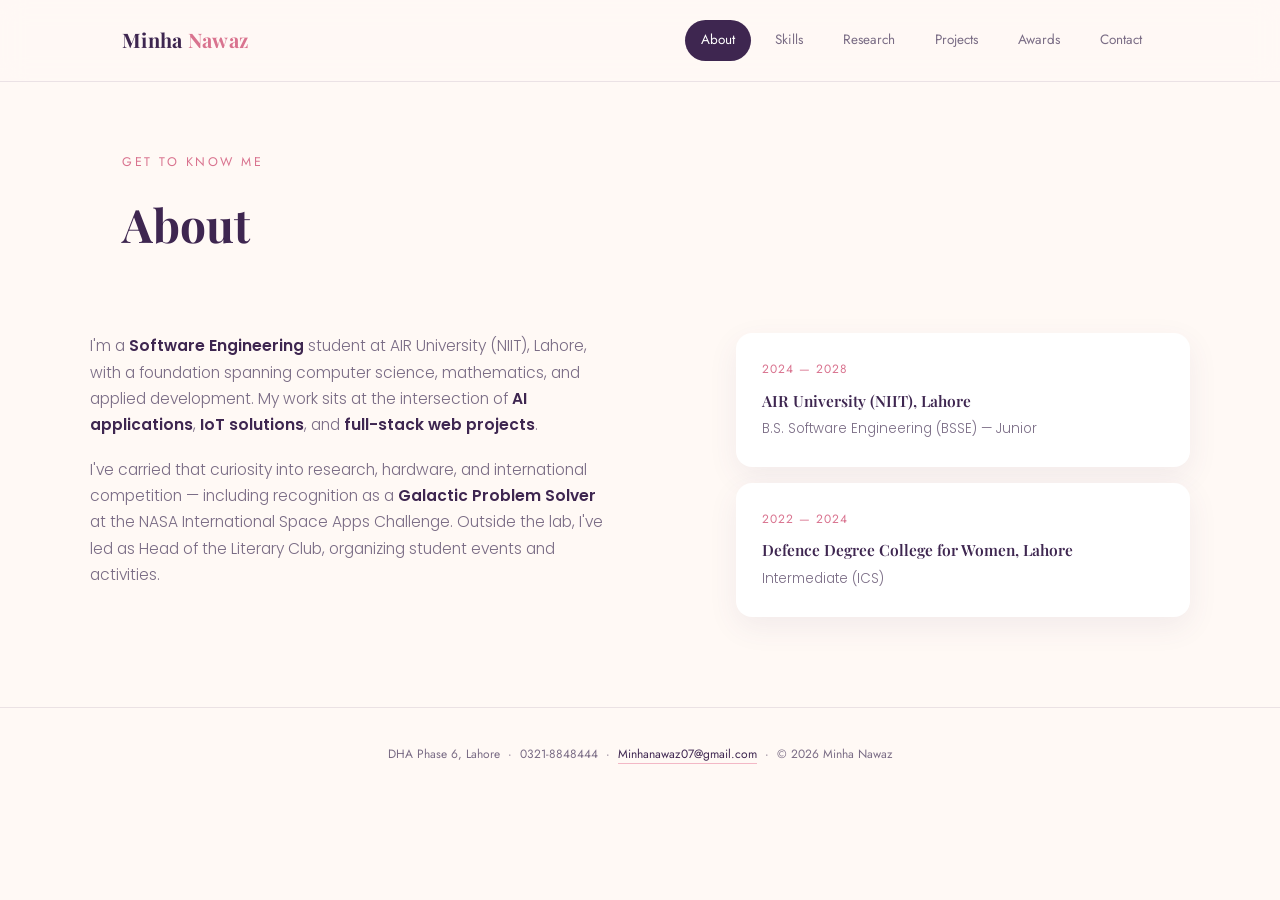
==== about.html @ 0f6f5542 "Add files via upload" ====
<!DOCTYPE html>
<html lang="en">
<head>
<meta charset="UTF-8">
<meta name="viewport" content="width=device-width, initial-scale=1.0">
<title>About — Minha Nawaz</title>
<link rel="preconnect" href="https://fonts.googleapis.com">
<link href="https://fonts.googleapis.com/css2?family=Playfair+Display:wght@600;700;800&family=Poppins:wght@300;400;500;600;700&family=Jost:wght@400;500&display=swap" rel="stylesheet">
<link rel="stylesheet" href="styles.css">
</head>
<body>
<header>
  <nav>
    <a class="logo" href="index.html">Minha <span>Nawaz</span></a>
    <div class="navlinks">
      <a href="about.html" class="active">About</a>
      <a href="skills.html">Skills</a>
      <a href="research.html">Research</a>
      <a href="projects.html">Projects</a>
      <a href="achievements.html">Awards</a>
      <a href="contact.html">Contact</a>
    </div>
  </nav>
</header>

<div class="page-hero">
  <div class="section-eyebrow reveal">Get to know me</div>
  <h1 class="reveal">About</h1>
</div>
<section>
  <div class="section-inner">
    <div class="about-grid">
      <div class="about-text reveal">
        <p>I'm a <strong>Software Engineering</strong> student at AIR University (NIIT), Lahore, with a foundation spanning computer science, mathematics, and applied development. My work sits at the intersection of <strong>AI applications</strong>, <strong>IoT solutions</strong>, and <strong>full-stack web projects</strong>.</p>
        <p>I've carried that curiosity into research, hardware, and international competition — including recognition as a <strong>Galactic Problem Solver</strong> at the NASA International Space Apps Challenge. Outside the lab, I've led as Head of the Literary Club, organizing student events and activities.</p>
      </div>
      <div class="reveal">
        <div class="edu-card">
          <div class="edu-year">2024 — 2028</div>
          <div class="edu-school">AIR University (NIIT), Lahore</div>
          <div class="edu-degree">B.S. Software Engineering (BSSE) — Junior</div>
        </div>
        <div class="edu-card">
          <div class="edu-year">2022 — 2024</div>
          <div class="edu-school">Defence Degree College for Women, Lahore</div>
          <div class="edu-degree">Intermediate (ICS)</div>
        </div>
      </div>
    </div>
  </div>
</section>

<footer class="site-footer">
  <div>DHA Phase 6, Lahore &nbsp;·&nbsp; 0321-8848444 &nbsp;·&nbsp; <a href="mailto:Minhanawaz07@gmail.com">Minhanawaz07@gmail.com</a> &nbsp;·&nbsp; © 2026 Minha Nawaz</div>
</footer>

<script>
  const observer = new IntersectionObserver((entries)=>{
    entries.forEach(e=>{ if(e.isIntersecting){ e.target.classList.add('in'); } });
  }, {threshold:0.12});
  document.querySelectorAll('.reveal').forEach(el=>observer.observe(el));
</script>

</body>
</html>
---- styles.css ----
:root{
  --cream: #FFF9F5;
  --blush: #FDF1EE;
  --plum: #5B3B6E;
  --plum-deep: #3E2650;
  --rose: #D9738F;
  --rose-soft: #F3B8C6;
  --gold: #E4A94F;
  --ink: #3A2E42;
  --ink-soft: #7A6C85;
  --line: rgba(91,59,110,0.12);
  --card: #FFFFFF;
  --display: 'Playfair Display', serif;
  --sans: 'Poppins', sans-serif;
  --label: 'Jost', sans-serif;
}

*{margin:0;padding:0;box-sizing:border-box;}
html{scroll-behavior:smooth;}
body{
  background:var(--cream);
  color:var(--ink);
  font-family:var(--sans);
  line-height:1.7;
  overflow-x:hidden;
}
@media (prefers-reduced-motion: reduce){
  *{animation-duration:0.01ms !important; animation-iteration-count:1 !important; transition-duration:0.01ms !important; scroll-behavior:auto !important;}
}
a{color:inherit;text-decoration:none;}
.wrap{max-width:1100px;margin:0 auto;padding:0 32px;}

.blob{position:absolute;border-radius:50%;filter:blur(60px);opacity:0.35;pointer-events:none;z-index:0;}

/* ---------- NAV ---------- */
header{
  position:sticky;top:0;z-index:50;
  background:rgba(255,249,245,0.86);
  backdrop-filter:blur(12px);
  border-bottom:1px solid var(--line);
}
nav{
  display:flex;align-items:center;justify-content:space-between;
  padding:20px 32px;max-width:1100px;margin:0 auto;
}
.logo{
  font-family:var(--display);font-weight:700;font-size:20px;
  color:var(--plum-deep);letter-spacing:0.3px;cursor:pointer;
}
.logo span{color:var(--rose);}
.navlinks{display:flex;gap:8px;font-family:var(--label);font-size:13.5px;color:var(--ink-soft);}
.navlinks a{
  padding:9px 16px;border-radius:999px;transition:all 0.25s;
}
.navlinks a:hover{background:var(--blush);color:var(--plum-deep);}
.navlinks a.active{background:var(--plum-deep);color:#fff;}
.navtoggle{display:none;}

/* ---------- HERO ---------- */
.hero{
  position:relative;
  padding:100px 32px 90px;
  max-width:1100px;margin:0 auto;
  display:grid;grid-template-columns:1fr 380px;gap:64px;align-items:center;
}
.hero-eyebrow{
  font-family:var(--label);font-size:13px;color:var(--rose);
  text-transform:uppercase;letter-spacing:3px;margin-bottom:22px;
}
h1.hero-title{
  font-family:var(--display);font-weight:700;
  font-size:clamp(38px, 5.2vw, 62px);
  line-height:1.12;color:var(--plum-deep);
}
h1.hero-title .accent{color:var(--rose);font-style:italic;}
.hero-sub{
  margin-top:24px;max-width:480px;
  font-size:16px;color:var(--ink-soft);
  font-weight:300;
}
.hero-cta{margin-top:38px;display:flex;gap:14px;flex-wrap:wrap;}
.btn{
  font-family:var(--label);font-size:13.5px;letter-spacing:0.5px;
  padding:14px 28px;border-radius:999px;transition:all 0.25s;display:inline-block;
}
.btn-primary{background:var(--plum-deep);color:#fff;font-weight:500;box-shadow:0 8px 22px rgba(62,38,80,0.28);}
.btn-primary:hover{background:var(--rose);transform:translateY(-2px);box-shadow:0 10px 26px rgba(217,115,143,0.35);}
.btn-ghost{border:1.5px solid var(--plum-deep);color:var(--plum-deep);}
.btn-ghost:hover{background:var(--plum-deep);color:#fff;}

.hero-meta{margin-top:36px;display:flex;flex-wrap:wrap;gap:18px;}
.meta-item{
  display:flex;align-items:center;gap:8px;
  font-family:var(--label);font-size:13px;color:var(--ink-soft);
}
.meta-item .ic{color:var(--rose);}
.meta-item a{color:var(--ink-soft);border-bottom:1px solid transparent;transition:all 0.2s;}
.meta-item a:hover{color:var(--plum-deep);border-color:var(--rose);}

.hero-photo-wrap{position:relative;display:flex;justify-content:center;align-items:center;}
.hero-photo-frame{
  position:relative;width:320px;height:320px;border-radius:50%;
  overflow:hidden;border:6px solid #fff;
  box-shadow:0 20px 50px rgba(91,59,110,0.22);
  z-index:2;
}
.hero-photo-frame img{width:100%;height:100%;object-fit:cover;display:block;}
.ring{position:absolute;border:1.5px dashed var(--rose-soft);border-radius:50%;z-index:1;}
.ring-1{width:360px;height:360px;top:-20px;left:calc(50% - 180px);}
.badge{
  position:absolute;bottom:6px;right:6px;
  background:#fff;padding:8px 16px;border-radius:999px;
  font-family:var(--label);font-size:12px;color:var(--plum-deep);
  box-shadow:0 8px 18px rgba(91,59,110,0.18);
  display:flex;align-items:center;gap:6px;z-index:3;
}
.badge .dot{width:7px;height:7px;border-radius:50%;background:#7BC67E;}

/* ---------- PAGE HERO (small header for inner pages) ---------- */
.page-hero{
  padding:70px 32px 50px;max-width:1100px;margin:0 auto;
}
.page-hero .section-eyebrow{margin-bottom:12px;}
.page-hero h1{
  font-family:var(--display);font-weight:700;font-size:clamp(32px,4.5vw,46px);
  color:var(--plum-deep);
}
.breadcrumb{
  display:inline-flex;align-items:center;gap:8px;
  font-family:var(--label);font-size:13px;color:var(--ink-soft);
  padding:8px 16px;border-radius:999px;border:1px solid var(--line);
  margin-bottom:28px;transition:all 0.25s;
}
.breadcrumb:hover{background:var(--blush);color:var(--plum-deep);border-color:var(--rose-soft);}

/* ---------- SECTION SHARED ---------- */
section{padding:20px 32px 90px;position:relative;}
.section-inner{max-width:1100px;margin:0 auto;position:relative;z-index:1;}
.section-head{margin-bottom:52px;}
.section-eyebrow{
  font-family:var(--label);font-size:12.5px;color:var(--rose);
  text-transform:uppercase;letter-spacing:2.5px;margin-bottom:10px;
}
h2.section-title{
  font-family:var(--display);font-weight:700;font-size:clamp(28px,3.6vw,38px);
  color:var(--plum-deep);
}
.alt-bg{background:var(--blush);}

/* ---------- ABOUT ---------- */
.about-grid{display:grid;grid-template-columns:1.3fr 1fr;gap:56px;align-items:start;}
.about-text p{color:var(--ink-soft);font-size:15.5px;margin-bottom:18px;max-width:520px;font-weight:300;}
.about-text strong{color:var(--plum-deep);font-weight:600;}
.edu-card{
  border-radius:16px;padding:26px;background:var(--card);
  box-shadow:0 10px 30px rgba(91,59,110,0.08);position:relative;
}
.edu-card + .edu-card{margin-top:16px;}
.edu-year{font-family:var(--label);font-size:12px;color:var(--rose);letter-spacing:1px;}
.edu-school{font-weight:600;margin-top:8px;font-size:15.5px;color:var(--plum-deep);font-family:var(--display);}
.edu-degree{color:var(--ink-soft);font-size:13.5px;margin-top:4px;font-weight:300;}

/* ---------- SKILLS ---------- */
.skills-grid{display:grid;grid-template-columns:repeat(auto-fit, minmax(220px,1fr));gap:20px;}
.skill-cell{
  background:var(--card);border-radius:16px;padding:28px 24px;
  box-shadow:0 10px 30px rgba(91,59,110,0.07);
  transition:transform 0.25s, box-shadow 0.25s;
}
.skill-cell:hover{transform:translateY(-4px);box-shadow:0 16px 36px rgba(91,59,110,0.13);}
.skill-cell .cell-label{
  font-family:var(--label);font-size:12px;color:var(--rose);
  text-transform:uppercase;letter-spacing:1.5px;margin-bottom:14px;
}
.skill-tags{display:flex;flex-wrap:wrap;gap:8px;}
.tag{
  font-family:var(--sans);font-size:12.5px;font-weight:500;color:var(--plum-deep);
  background:var(--blush);padding:6px 13px;border-radius:999px;
}
.tag.learning{color:#B87823;background:#FBF0DD;}

/* ---------- RESEARCH ---------- */
.research-card{
  border-radius:20px;padding:36px;
  background:linear-gradient(135deg, var(--plum-deep), var(--plum));
  color:#fff;position:relative;overflow:hidden;
  box-shadow:0 20px 50px rgba(62,38,80,0.25);
}
.research-card::after{
  content:'';position:absolute;right:-40px;top:-40px;width:180px;height:180px;
  border-radius:50%;background:rgba(255,255,255,0.06);
}
.research-org{font-family:var(--label);font-size:12.5px;color:var(--rose-soft);letter-spacing:1.5px;text-transform:uppercase;}
.research-title{font-family:var(--display);font-weight:700;font-size:22px;margin-top:12px;}
.research-list{margin-top:20px;list-style:none;position:relative;z-index:1;}
.research-list li{color:rgba(255,255,255,0.85);font-size:14.5px;margin-bottom:10px;padding-left:22px;position:relative;font-weight:300;}
.research-list li::before{content:'✿';position:absolute;left:0;color:var(--gold);font-size:12px;top:3px;}

/* ---------- PROJECTS ---------- */
.projects-grid{display:grid;grid-template-columns:repeat(auto-fit, minmax(280px,1fr));gap:24px;}
.project-card{
  background:var(--card);border-radius:18px;padding:30px 28px;
  box-shadow:0 10px 30px rgba(91,59,110,0.08);
  transition:transform 0.25s, box-shadow 0.25s;
  border-top:4px solid var(--rose-soft);
}
.project-card:hover{transform:translateY(-6px);box-shadow:0 18px 40px rgba(91,59,110,0.15);border-top-color:var(--rose);}
.project-tag{
  font-family:var(--label);font-size:11px;color:var(--gold);
  text-transform:uppercase;letter-spacing:1.5px;font-weight:600;
}
.project-title{font-family:var(--display);font-weight:700;font-size:19px;margin-top:10px;color:var(--plum-deep);}
.project-desc{color:var(--ink-soft);font-size:14.5px;margin-top:12px;font-weight:300;}

/* ---------- ACHIEVEMENTS ---------- */
.ach-grid{display:grid;grid-template-columns:repeat(auto-fit, minmax(260px,1fr));gap:20px;}
.ach-card{
  border-radius:16px;padding:28px;background:var(--card);
  box-shadow:0 10px 30px rgba(91,59,110,0.07);
  text-align:center;transition:transform 0.25s;
}
.ach-card:hover{transform:translateY(-4px);}
.ach-icon{
  width:52px;height:52px;border-radius:50%;margin:0 auto 16px;
  background:linear-gradient(135deg, var(--rose-soft), var(--gold));
  display:flex;align-items:center;justify-content:center;
  font-size:22px;color:#fff;
}
.ach-title{font-weight:600;font-size:15.5px;color:var(--plum-deep);font-family:var(--display);}
.ach-desc{color:var(--ink-soft);font-size:13.5px;margin-top:8px;font-weight:300;}

/* ---------- CONTACT / FOOTER ---------- */
.contact-hero{
  padding:90px 32px;
  background:linear-gradient(180deg, var(--blush), #F7E3E9);
  text-align:center;
}
.contact-inner{max-width:800px;margin:0 auto;}
h2.contact-title{
  font-family:var(--display);font-weight:700;font-size:clamp(30px,5vw,48px);
  margin-top:16px;color:var(--plum-deep);
}
.contact-title .accent{color:var(--rose);font-style:italic;}
.contact-links{display:flex;justify-content:center;gap:16px;margin-top:36px;flex-wrap:wrap;}
.contact-detail{
  margin-top:60px;font-family:var(--label);font-size:13px;color:var(--ink-soft);
  display:flex;justify-content:center;gap:24px;flex-wrap:wrap;
}

footer.site-footer{
  padding:36px 32px;text-align:center;
  font-family:var(--label);font-size:12px;color:var(--ink-soft);
  border-top:1px solid var(--line);
}
footer.site-footer a{color:var(--plum-deep);border-bottom:1px solid var(--rose-soft);}

.reveal{opacity:0;transform:translateY(18px);transition:opacity 0.6s ease, transform 0.6s ease;}
.reveal.in{opacity:1;transform:translateY(0);}

@media (max-width:850px){
  .hero{grid-template-columns:1fr;text-align:center;padding-top:70px;}
  .hero-photo-wrap{order:-1;}
  .hero-cta, .hero-meta{justify-content:center;}
  .about-grid{grid-template-columns:1fr;}
  .navlinks{display:none;}
  section{padding:16px 20px 64px;}
  .page-hero{padding:50px 20px 30px;}
  .hero-photo-frame{width:240px;height:240px;}
  .ring-1{width:280px;height:280px;left:calc(50% - 140px);}
}
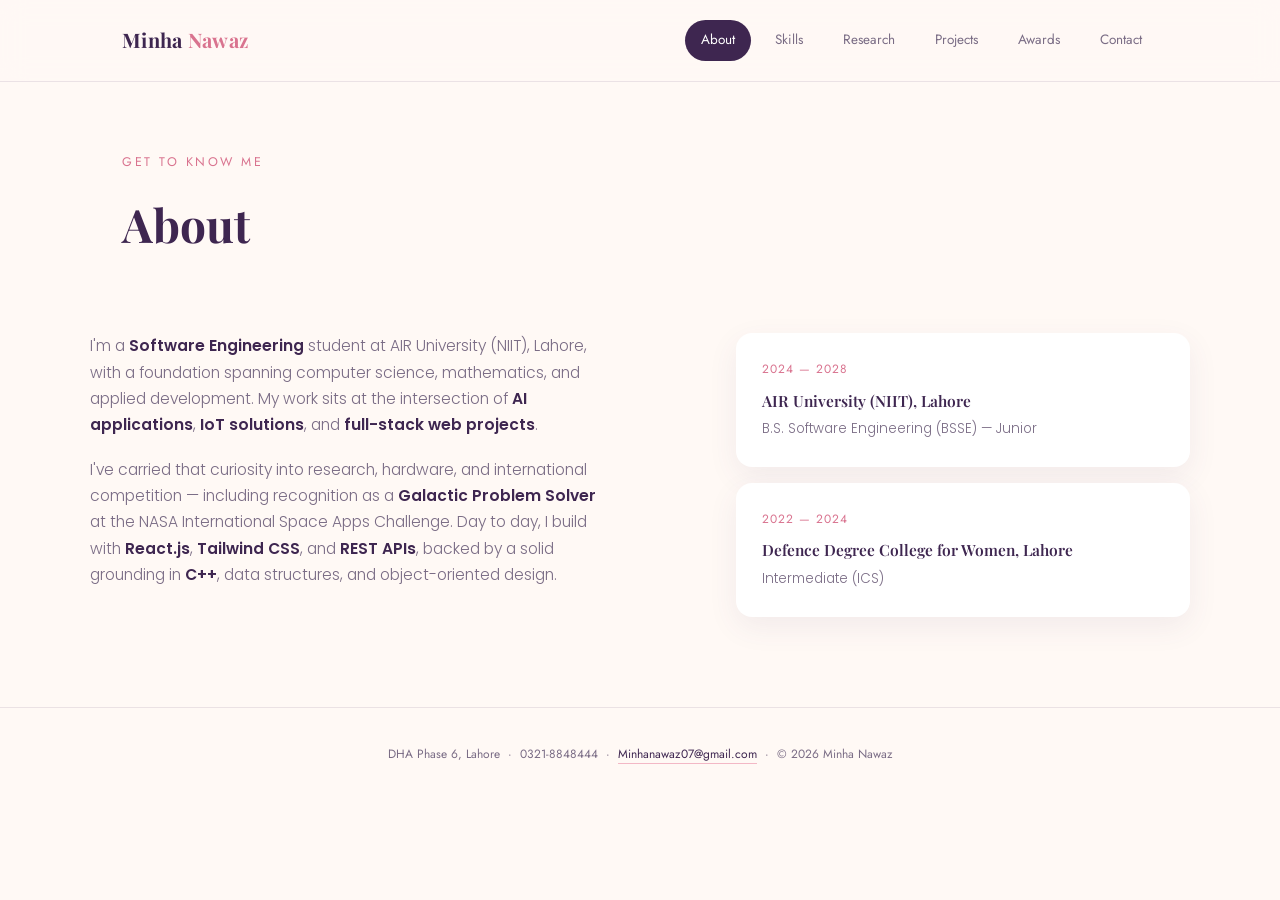
==== commit f5add9e4: "Update about.html" ====
--- a/about.html
+++ b/about.html
@@ -32,7 +32,7 @@
     <div class="about-grid">
       <div class="about-text reveal">
         <p>I'm a <strong>Software Engineering</strong> student at AIR University (NIIT), Lahore, with a foundation spanning computer science, mathematics, and applied development. My work sits at the intersection of <strong>AI applications</strong>, <strong>IoT solutions</strong>, and <strong>full-stack web projects</strong>.</p>
-        <p>I've carried that curiosity into research, hardware, and international competition — including recognition as a <strong>Galactic Problem Solver</strong> at the NASA International Space Apps Challenge. Outside the lab, I've led as Head of the Literary Club, organizing student events and activities.</p>
+        <p>I've carried that curiosity into research, hardware, and international competition — including recognition as a <strong>Galactic Problem Solver</strong> at the NASA International Space Apps Challenge. Day to day, I build with <strong>React.js</strong>, <strong>Tailwind CSS</strong>, and <strong>REST APIs</strong>, backed by a solid grounding in <strong>C++</strong>, data structures, and object-oriented design.</p>
       </div>
       <div class="reveal">
         <div class="edu-card">
--- a/styles.css
+++ b/styles.css
@@ -199,18 +199,25 @@
 /* ---------- PROJECTS ---------- */
 .projects-grid{display:grid;grid-template-columns:repeat(auto-fit, minmax(280px,1fr));gap:24px;}
 .project-card{
-  background:var(--card);border-radius:18px;padding:30px 28px;
+  background:var(--card);border-radius:18px;overflow:hidden;
   box-shadow:0 10px 30px rgba(91,59,110,0.08);
   transition:transform 0.25s, box-shadow 0.25s;
   border-top:4px solid var(--rose-soft);
 }
 .project-card:hover{transform:translateY(-6px);box-shadow:0 18px 40px rgba(91,59,110,0.15);border-top-color:var(--rose);}
+.project-image{
+  width:100%;height:190px;object-fit:cover;display:block;
+  border-bottom:1px solid var(--line);
+}
+.project-body{padding:26px 28px;}
 .project-tag{
   font-family:var(--label);font-size:11px;color:var(--gold);
   text-transform:uppercase;letter-spacing:1.5px;font-weight:600;
 }
 .project-title{font-family:var(--display);font-weight:700;font-size:19px;margin-top:10px;color:var(--plum-deep);}
 .project-desc{color:var(--ink-soft);font-size:14.5px;margin-top:12px;font-weight:300;}
+.project-stack{display:flex;flex-wrap:wrap;gap:7px;margin-top:16px;}
+.project-stack .tag{font-size:11.5px;padding:5px 11px;}
 
 /* ---------- ACHIEVEMENTS ---------- */
 .ach-grid{display:grid;grid-template-columns:repeat(auto-fit, minmax(260px,1fr));gap:20px;}
@@ -228,6 +235,32 @@
 }
 .ach-title{font-weight:600;font-size:15.5px;color:var(--plum-deep);font-family:var(--display);}
 .ach-desc{color:var(--ink-soft);font-size:13.5px;margin-top:8px;font-weight:300;}
+
+/* ---------- CERTIFICATIONS LIST ---------- */
+.cert-list{
+  background:var(--card);border-radius:16px;
+  box-shadow:0 10px 30px rgba(91,59,110,0.07);
+  overflow:hidden;
+}
+.cert-item{
+  display:flex;justify-content:space-between;align-items:center;gap:20px;
+  padding:20px 28px;border-bottom:1px solid var(--line);
+}
+.cert-item:last-child{border-bottom:none;}
+.cert-name{font-weight:600;font-size:14.5px;color:var(--plum-deep);}
+.cert-issuer{font-family:var(--label);font-size:12.5px;color:var(--ink-soft);margin-top:3px;}
+.cert-link{
+  font-family:var(--label);font-size:12px;color:var(--rose);
+  white-space:nowrap;border-bottom:1px solid transparent;transition:border-color 0.2s;
+}
+.cert-link:hover{border-color:var(--rose);}
+.cert-section-title{
+  font-family:var(--label);font-size:12.5px;color:var(--rose);
+  text-transform:uppercase;letter-spacing:2px;margin:56px 0 20px;
+}
+@media (max-width:600px){
+  .cert-item{flex-direction:column;align-items:flex-start;gap:6px;}
+}
 
 /* ---------- CONTACT / FOOTER ---------- */
 .contact-hero{
